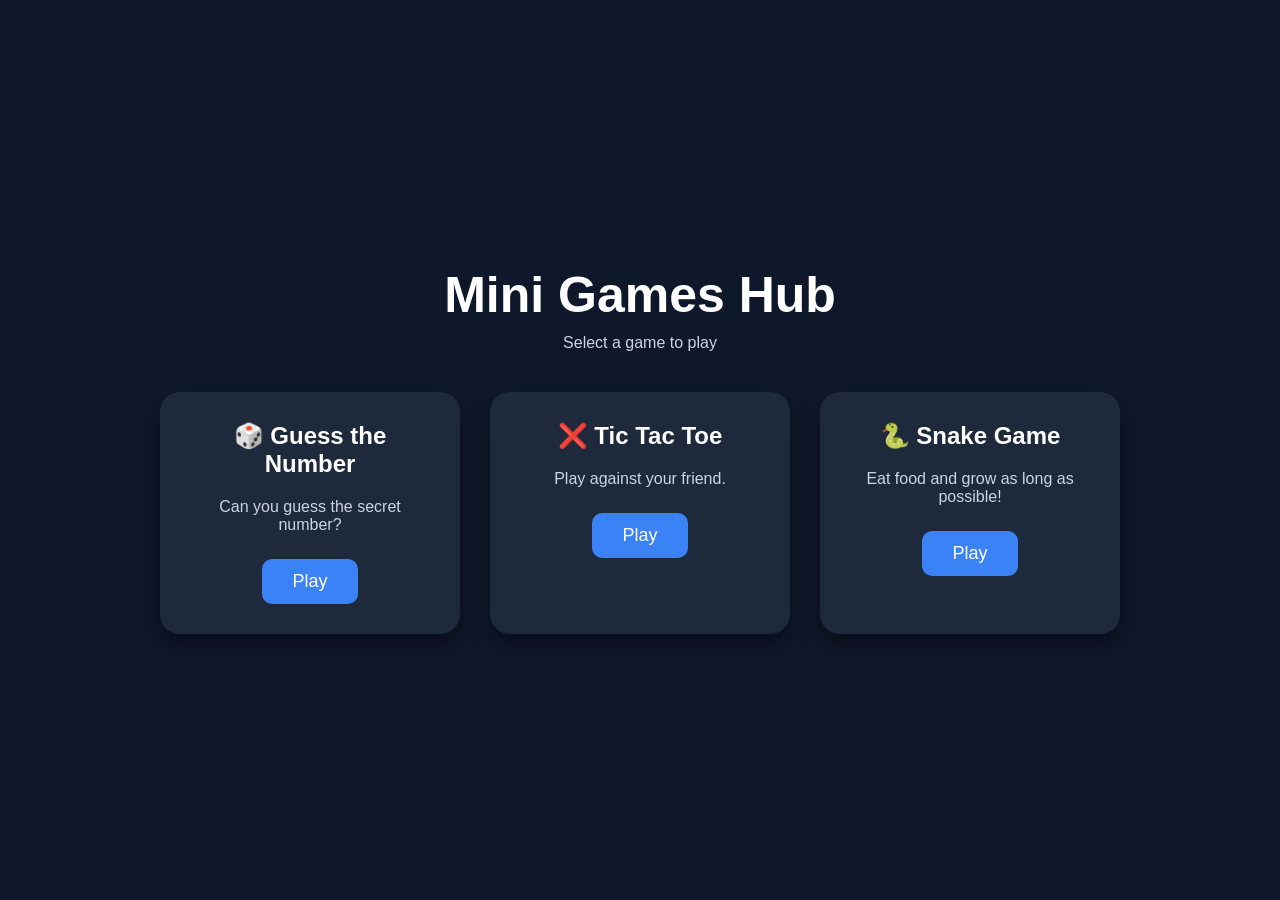
==== index.html @ 17994514 "Add files via upload" ====
<!DOCTYPE html>
<html lang="en">
<head>
    <meta charset="UTF-8">
    <meta name="viewport" content="width=device-width, initial-scale=1.0">
    <title>Mini Games Hub</title>
    <link rel="stylesheet" href="style.css">
</head>
<body>

<div class="container">
    <h1> Mini Games Hub</h1>
    <p>Select a game to play</p>

    <div class="games">

        <div class="card">
            <h2>🎲 Guess the Number</h2>
            <p>Can you guess the secret number?</p>
            <a href="guess.html">
                <button>Play</button>
            </a>
        </div>

        <div class="card">
            <h2>❌ Tic Tac Toe</h2>
            <p>Play against your friend.</p>
            <a href="tictactoe.html">
                <button>Play</button>
            </a>
        </div>

        <div class="card">
            <h2>🐍 Snake Game</h2>
            <p>Eat food and grow as long as possible!</p>
            <a href="snake.html">
                <button>Play</button>
            </a>
        </div>

    </div>
</div>

<script src="script.js"></script>

</body>
</html>
---- style.css ----
*{
    margin:0;
    padding:0;
    box-sizing:border-box;
    font-family:Arial, Helvetica, sans-serif;
}

body{
    background:#0f172a;
    display:flex;
    justify-content:center;
    align-items:center;
    height:100vh;
    color:white;
}

.container{
    text-align:center;
}

.container h1{
    font-size:50px;
    margin-bottom:10px;
}

.container p{
    margin-bottom:40px;
    color:#cbd5e1;
}

.games{
    display:flex;
    gap:30px;
    justify-content:center;
    flex-wrap:wrap;
}

.card{
    background:#1e293b;
    width:300px;
    padding:30px;
    border-radius:20px;
    box-shadow:0 10px 20px rgba(0,0,0,.4);
    transition:.3s;
}

.card:hover{
    transform:translateY(-8px);
}

.card h2{
    margin-bottom:20px;
}

.card p{
    margin-bottom:25px;
}

button{
    background:#3b82f6;
    color:white;
    border:none;
    padding:12px 30px;
    font-size:18px;
    border-radius:10px;
    cursor:pointer;
    transition:.3s;
}

button:hover{
    background:#2563eb;
}
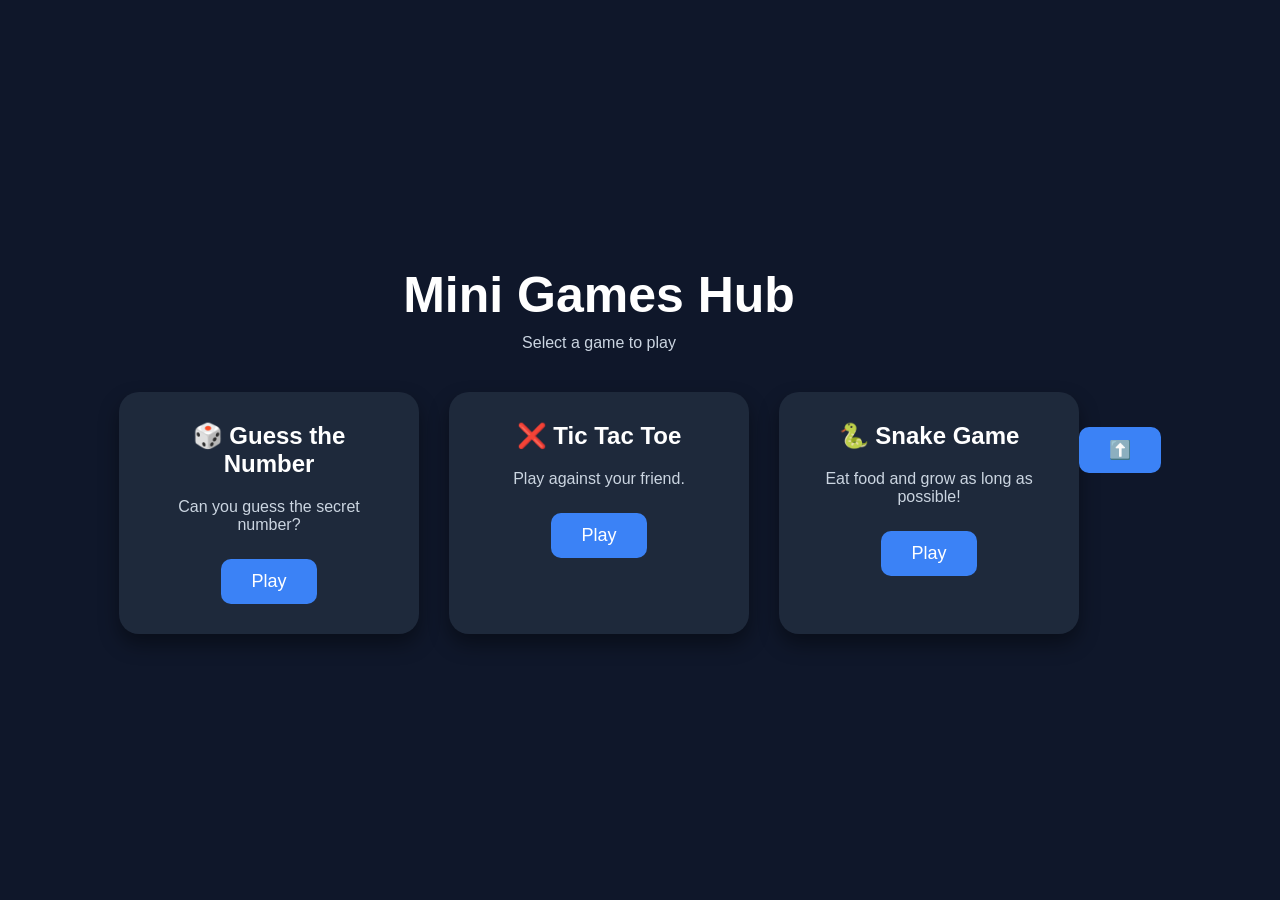
==== commit 2f0cfaaa: "mobile" ====
--- a/index.html
+++ b/index.html
@@ -40,8 +40,11 @@
 
     </div>
 </div>
+<div class="mobile-controls">
+    <button id="upBtn">⬆️</button>
+
 
 <script src="script.js"></script>
 
 </body>
-</html>+</html>
--- a/style.css
+++ b/style.css
@@ -69,4 +69,4 @@
 
 button:hover{
     background:#2563eb;
-}+}
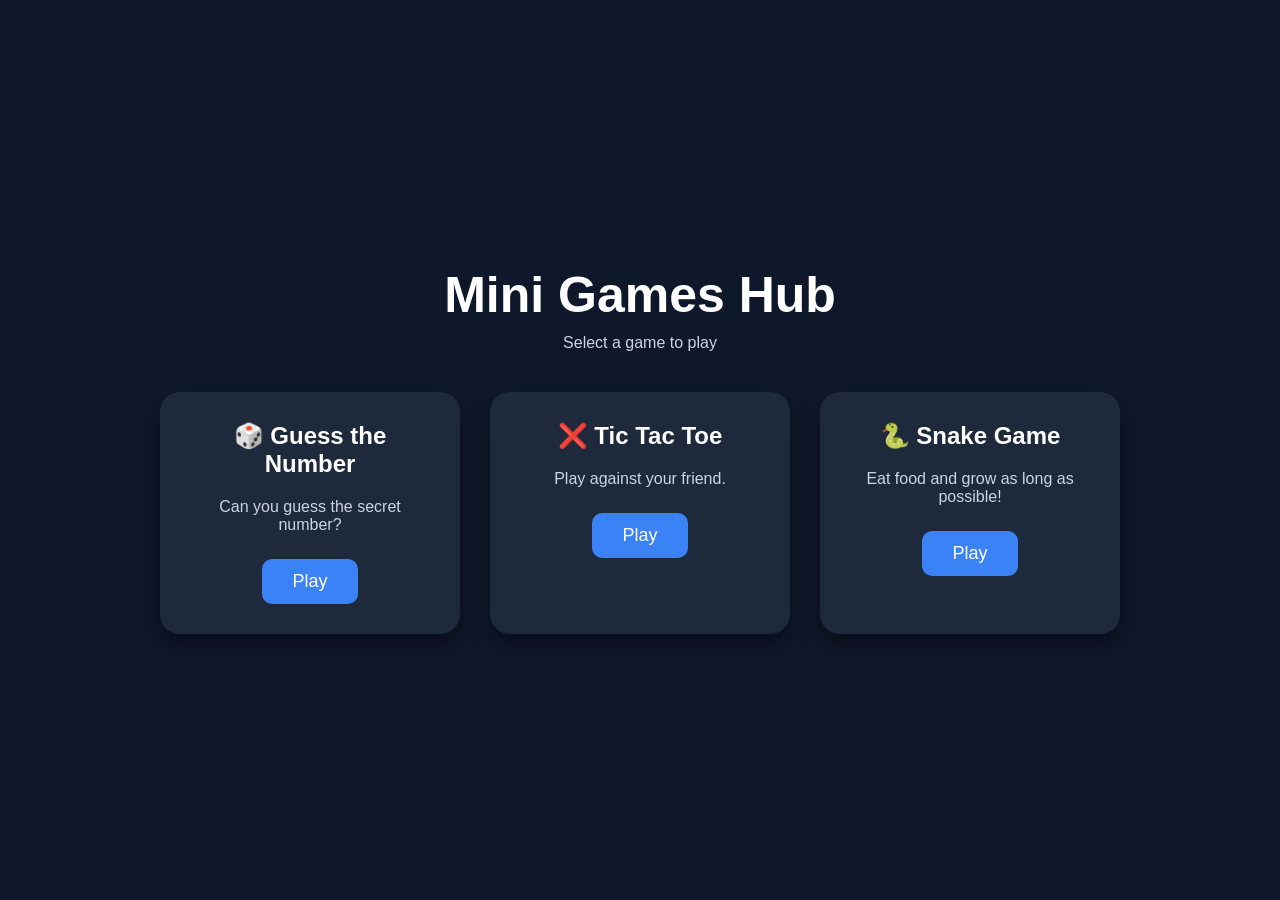
==== commit 81d98494: "mobile" ====
--- a/index.html
+++ b/index.html
@@ -40,9 +40,6 @@
 
     </div>
 </div>
-<div class="mobile-controls">
-    <button id="upBtn">⬆️</button>
-
 
 <script src="script.js"></script>
 
